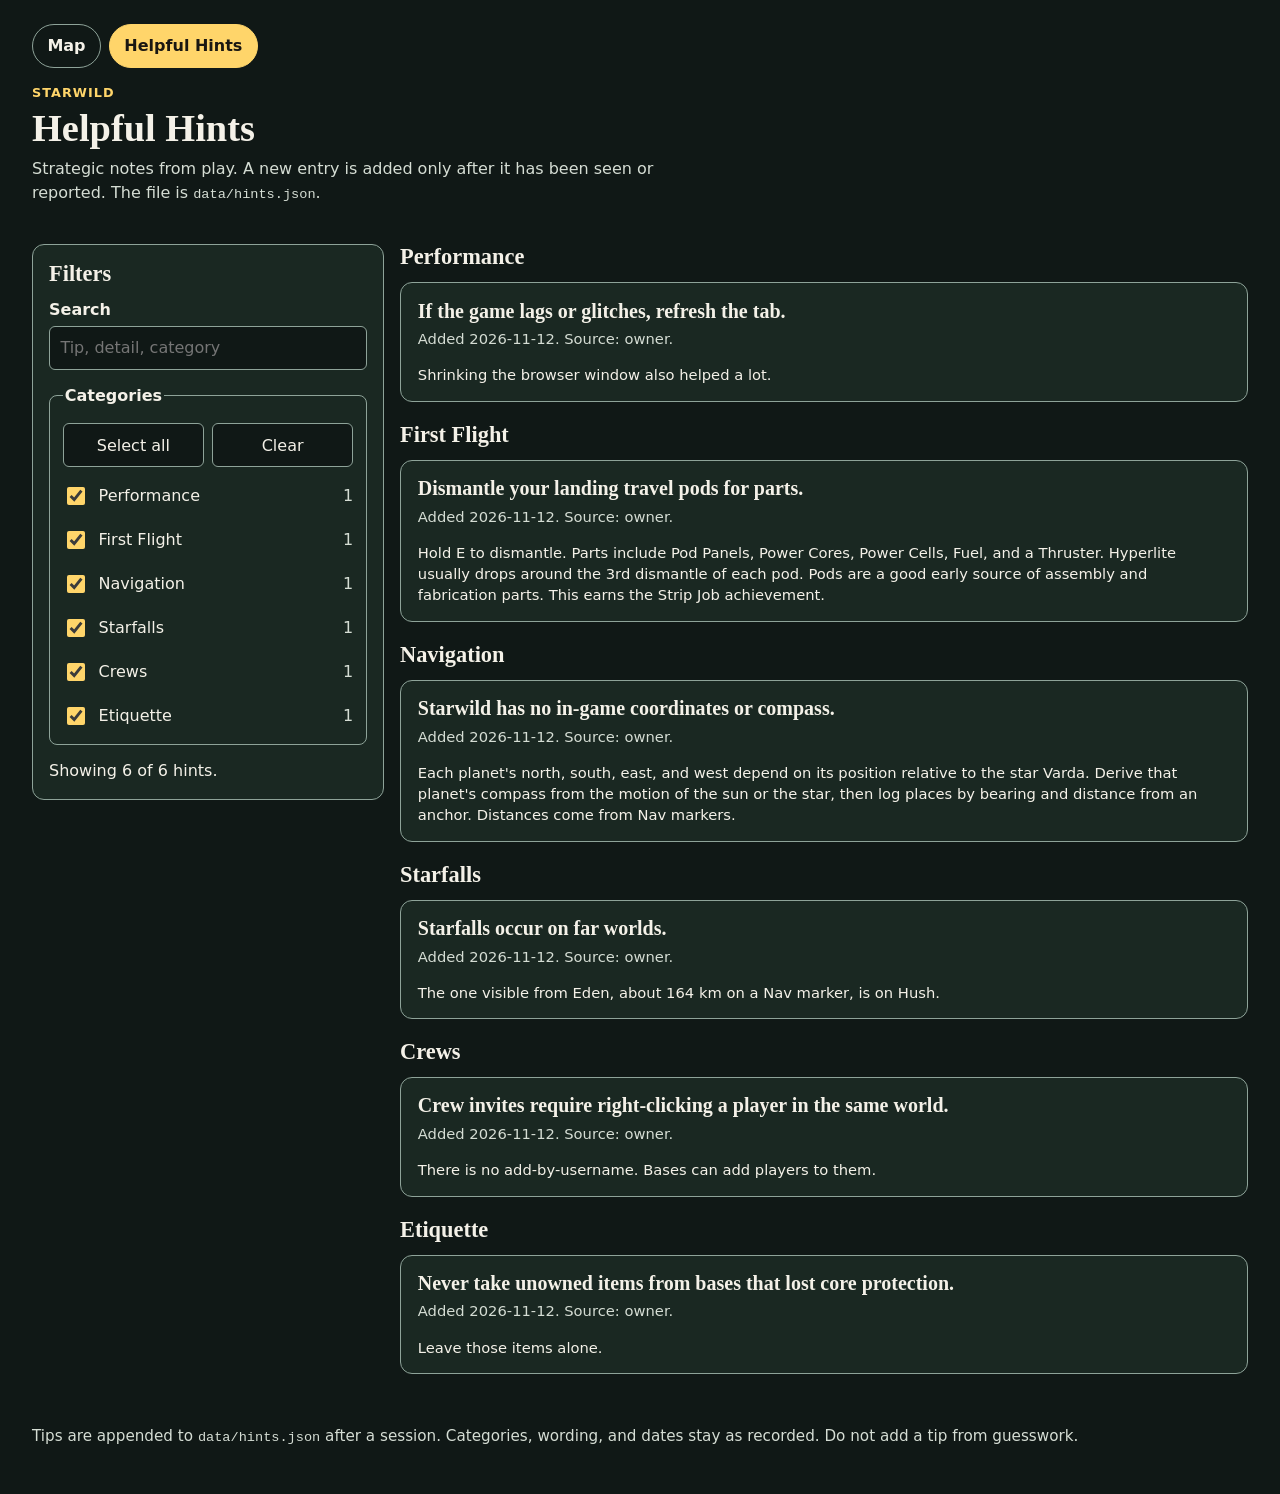
==== hints.html @ 1acf76cf "feat: add a searchable page of play hints Keep tips in data/hints.json so a session can append one. " ====
<!DOCTYPE html>
<html lang="en">
<head>
  <meta charset="utf-8">
  <meta name="viewport" content="width=device-width, initial-scale=1">
  <title>Helpful Hints — Starwild Cartographer</title>
  <link rel="icon" href="data:image/svg+xml,%3Csvg xmlns='http://www.w3.org/2000/svg' viewBox='0 0 32 32'%3E%3Ccircle cx='16' cy='16' r='14' fill='%23101816' stroke='%23ffd56a' stroke-width='2'/%3E%3Cpolygon points='16,4 19,16 16,14 13,16' fill='%23ffd56a'/%3E%3C/svg%3E">
  <link rel="stylesheet" href="css/map.css">
</head>
<body>
  <a class="skip-link" href="#hint-list">Skip to hints</a>
  <header class="site-header">
    <nav class="site-nav" aria-label="Site">
      <a href="index.html">Map</a>
      <a href="hints.html" aria-current="page">Helpful Hints</a>
    </nav>
    <p class="eyebrow">Starwild</p>
    <h1>Helpful Hints</h1>
    <p class="lede">Strategic notes from play. A new entry is added only after it has been seen or reported. The file is <code>data/hints.json</code>.</p>
  </header>
  <main>
    <noscript>
      <p class="error">The hints page needs JavaScript to load <code>data/hints.json</code>.</p>
    </noscript>
    <p id="load-error" class="error" role="alert" hidden></p>
    <div class="workspace">
      <section class="panel" aria-labelledby="filters-heading">
        <h2 id="filters-heading">Filters</h2>
        <form id="filters">
          <div class="field">
            <label for="search">Search</label>
            <input id="search" name="q" type="search" autocomplete="off" spellcheck="false" placeholder="Tip, detail, category">
          </div>
          <fieldset>
            <legend>Categories</legend>
            <div class="category-actions">
              <button type="button" id="categories-all">Select all</button>
              <button type="button" id="categories-none">Clear</button>
            </div>
            <ul id="category-list" class="category-list"></ul>
          </fieldset>
        </form>
        <p id="summary" class="status" role="status" aria-live="polite"></p>
      </section>
      <section aria-labelledby="list-heading">
        <h2 id="list-heading" class="visually-hidden">Hints</h2>
        <div id="hint-list"></div>
      </section>
    </div>
  </main>
  <footer class="site-footer">
    <p>Tips are appended to <code>data/hints.json</code> after a session. Categories, wording, and dates stay as recorded. Do not add a tip from guesswork.</p>
  </footer>
  <script type="module" src="js/hints.js"></script>
</body>
</html>
---- css/map.css ----
:root {
  --bg: #101816;
  --panel: #1a2822;
  --text: #f4f1e8;
  --muted: #d5ddd4;
  --line: #8ea399;
  --gold: #ffd56a;
  --focus: #ffd56a;
  --map: #0c1613;
  color-scheme: dark;
}

* { box-sizing: border-box; }

body {
  margin: 0;
  background: var(--bg);
  color: var(--text);
  font-family: "Segoe UI", system-ui, sans-serif;
  font-size: 1rem;
  line-height: 1.45;
}

.skip-link {
  position: absolute;
  left: 0.75rem;
  top: -4rem;
  z-index: 20;
  background: var(--gold);
  color: #1a1712;
  padding: 0.5rem 0.8rem;
  font-weight: 700;
}

.skip-link:focus { top: 0.75rem; }

:focus-visible {
  outline: 3px solid var(--focus);
  outline-offset: 2px;
}

.site-header,
main,
.site-footer {
  width: min(76rem, calc(100% - 2rem));
  margin-inline: auto;
}

.site-header { padding: 1.5rem 0 0.5rem; }

.site-nav {
  display: flex;
  flex-wrap: wrap;
  gap: 0.5rem;
  margin-bottom: 1rem;
}

.site-nav a {
  display: inline-flex;
  align-items: center;
  min-height: 44px;
  padding: 0.35rem 0.9rem;
  border: 1px solid var(--line);
  border-radius: 999px;
  color: var(--text);
  text-decoration: none;
  font-weight: 650;
}

.site-nav a:hover { background: #24362e; }

.site-nav a[aria-current="page"] {
  background: var(--gold);
  border-color: var(--gold);
  color: #1a1712;
}

.eyebrow {
  margin: 0;
  color: var(--gold);
  font-size: 0.8rem;
  font-weight: 700;
  letter-spacing: 0.08em;
  text-transform: uppercase;
}

h1, h2, h3 {
  font-family: "Iowan Old Style", Palatino, "Palatino Linotype", Georgia, serif;
  font-weight: 650;
  line-height: 1.2;
}

h1 { margin: 0.15rem 0 0.4rem; font-size: 2.4rem; }

h2 { margin: 0 0 0.6rem; font-size: 1.4rem; }

.lede, .hint, .site-footer, .map-note {
  color: var(--muted);
}

.lede { max-width: 42rem; margin-top: 0; }

.workspace {
  display: grid;
  grid-template-columns: minmax(16rem, 22rem) minmax(0, 1fr);
  gap: 1rem;
  align-items: start;
  margin-top: 1rem;
}

.panel {
  background: var(--panel);
  border: 1px solid var(--line);
  border-radius: 12px;
  padding: 1rem;
}

.field { margin-bottom: 0.9rem; }

label, legend { font-weight: 650; }

.field label,
legend { display: block; margin-bottom: 0.3rem; }

select,
input[type="search"],
button {
  font: inherit;
  color: var(--text);
  background: var(--bg);
  border: 1px solid var(--line);
  border-radius: 6px;
  min-height: 44px;
}

select,
input[type="search"] { width: 100%; padding: 0.4rem 0.65rem; }

button { padding: 0.4rem 0.75rem; cursor: pointer; }

button:hover, select:hover, input[type="search"]:hover { background: #24362e; }

.examples .check-row {
  display: flex;
  align-items: center;
  gap: 0.6rem;
  min-height: 44px;
}

.examples input { width: 1.15rem; height: 1.15rem; accent-color: var(--gold); }

.examples label { margin: 0; }

.hint { margin: 0.2rem 0 0.8rem; font-size: 0.92rem; }

fieldset {
  margin: 0;
  padding: 0.7rem 0.8rem 0.4rem;
  border: 1px solid var(--line);
  border-radius: 8px;
}

.category-actions { display: flex; gap: 0.5rem; margin-bottom: 0.4rem; }

.category-actions button { flex: 1; }

.category-list { list-style: none; margin: 0; padding: 0; }

.category-list label {
  display: flex;
  align-items: center;
  gap: 0.65rem;
  min-height: 44px;
  margin: 0;
  font-weight: 500;
  cursor: pointer;
}

.category-list input { width: 1.15rem; height: 1.15rem; flex: none; accent-color: var(--gold); }

.swatch { width: 1.45rem; height: 1.45rem; flex: none; }

.swatch svg, .map-pin svg { display: block; width: 100%; height: 100%; }

.category-list .count {
  margin-left: auto;
  font-variant-numeric: tabular-nums;
  color: var(--muted);
}

.status { min-height: 1.4em; margin: 0.9rem 0 0; }

.map-frame {
  position: relative;
  height: min(72vh, 48rem);
  min-height: 24rem;
  border: 1px solid var(--line);
  border-radius: 12px;
  overflow: hidden;
  background: var(--map);
}

#map { height: 100%; background: var(--map); }

.compass-rose {
  position: absolute;
  z-index: 500;
  top: 0.55rem;
  right: 0.55rem;
  display: grid;
  justify-items: center;
  color: var(--gold);
  font-family: Georgia, Palatino, serif;
  font-weight: 700;
  line-height: 1;
  pointer-events: none;
  text-shadow: 0 1px 2px #101816;
}

.hud {
  position: absolute;
  z-index: 500;
  left: 0.55rem;
  margin: 0;
  padding: 0.15rem 0.45rem;
  background: rgba(16, 24, 22, 0.9);
  color: var(--text);
  font-size: 0.85rem;
  pointer-events: none;
}

.cursor { bottom: 1.8rem; }

.grid-step { bottom: 0.35rem; }

.map-note { margin: 0.6rem 0 0; }

.meter-grid {
  position: absolute;
  left: 0;
  top: 0;
  pointer-events: none;
}

.map-pin.leaflet-div-icon { background: transparent; border: none; }

.leaflet-marker-icon:hover svg,
.leaflet-marker-icon:focus svg {
  transform: scale(1.12);
  transform-origin: center;
}

.leaflet-container { background: var(--map); font: inherit; color: #1a1712; }

.leaflet-bar a,
.leaflet-bar a:hover {
  background: #1a2822;
  color: var(--text);
  border-bottom-color: var(--line);
  width: 30px;
  height: 30px;
  line-height: 30px;
}

.leaflet-control-attribution {
  background: rgba(16, 24, 22, 0.9) !important;
  color: var(--muted) !important;
  max-width: 70%;
}

.leaflet-control-attribution a { color: var(--gold) !important; }

.leaflet-popup-content-wrapper,
.leaflet-popup-tip {
  background: #f6f1e6 !important;
  color: #1b1712 !important;
  color-scheme: light;
  opacity: 1;
}

.leaflet-popup-content {
  margin: 0.75rem 0.9rem;
  font-size: 0.95rem;
  line-height: 1.4;
  color: #1b1712;
}

.leaflet-popup-close-button {
  color: #1b1712 !important;
  font-size: 1.25rem !important;
}

.survey-card { outline: none; }

.survey-card h3 { margin: 0.35rem 0 0.55rem; font-size: 1.2rem; }

.survey-card dl {
  display: grid;
  grid-template-columns: 7.5rem minmax(0, 1fr);
  gap: 0.25rem 0.6rem;
  margin: 0;
}

.survey-card dt { font-weight: 700; }

.survey-card dd { margin: 0; }

.survey-card a { color: #14386b; }

.survey-card ul { margin: 0; padding-left: 1.1rem; }

.banner {
  margin: 0 0 0.35rem;
  padding: 0.35rem 0.55rem;
  border-radius: 4px;
  font-size: 0.9rem;
}

.banner-example { background: #5c4314; color: #fff8e8; }
.banner-approx { background: #24351c; color: #e7f6d8; }
.banner-origin { background: #1d3a45; color: #e7f6fb; }
.banner-world { background: #5a2e24; color: #fff1ec; }

.list-section { margin-top: 1.25rem; }

.table-scroll {
  overflow: auto;
  border: 1px solid var(--line);
  border-radius: 12px;
  max-width: 100%;
}

table { width: 100%; border-collapse: collapse; min-width: 68rem; }

caption {
  caption-side: top;
  text-align: left;
  font-weight: 700;
  padding: 0.7rem 0.8rem 0.4rem;
}

th, td {
  text-align: left;
  vertical-align: top;
  padding: 0.55rem 0.7rem;
  border-bottom: 1px solid #2c4038;
}

th {
  position: sticky;
  top: 0;
  background: #1a2822;
  z-index: 1;
}

tbody tr:nth-child(even) { background: #14211c; }

td.notes { min-width: 16rem; }

code { font-family: ui-monospace, "Cascadia Code", monospace; font-size: 0.85rem; }

.error {
  background: #3d1c18;
  color: #ffd7d0;
  padding: 0.75rem 1rem;
  border-radius: 8px;
}

.site-footer { padding: 1rem 0 2rem; font-size: 0.95rem; }

.visually-hidden {
  position: absolute;
  width: 1px;
  height: 1px;
  padding: 0;
  margin: -1px;
  overflow: hidden;
  clip: rect(0, 0, 0, 0);
  white-space: nowrap;
  border: 0;
}

.hint-group { margin: 0 0 1.25rem; }

.hint-group h2 { margin-bottom: 0.7rem; }

.hint {
  background: var(--panel);
  border: 1px solid var(--line);
  border-radius: 12px;
  padding: 0.95rem 1.05rem;
  margin: 0 0 0.75rem;
  color: var(--text);
}

.hint h3 { margin: 0 0 0.35rem; font-size: 1.25rem; }

.hint .meta { margin: 0 0 0.55rem; color: var(--muted); }

.hint p:last-child { margin-bottom: 0; }

@media (max-width: 860px) {
  .workspace { grid-template-columns: 1fr; }
  .map-frame { height: 70vh; min-height: 22rem; }
  h1 { font-size: 2rem; }
}

@media (prefers-reduced-motion: reduce) {
  .leaflet-marker-icon:hover svg,
  .leaflet-marker-icon:focus svg { transform: none; }
}
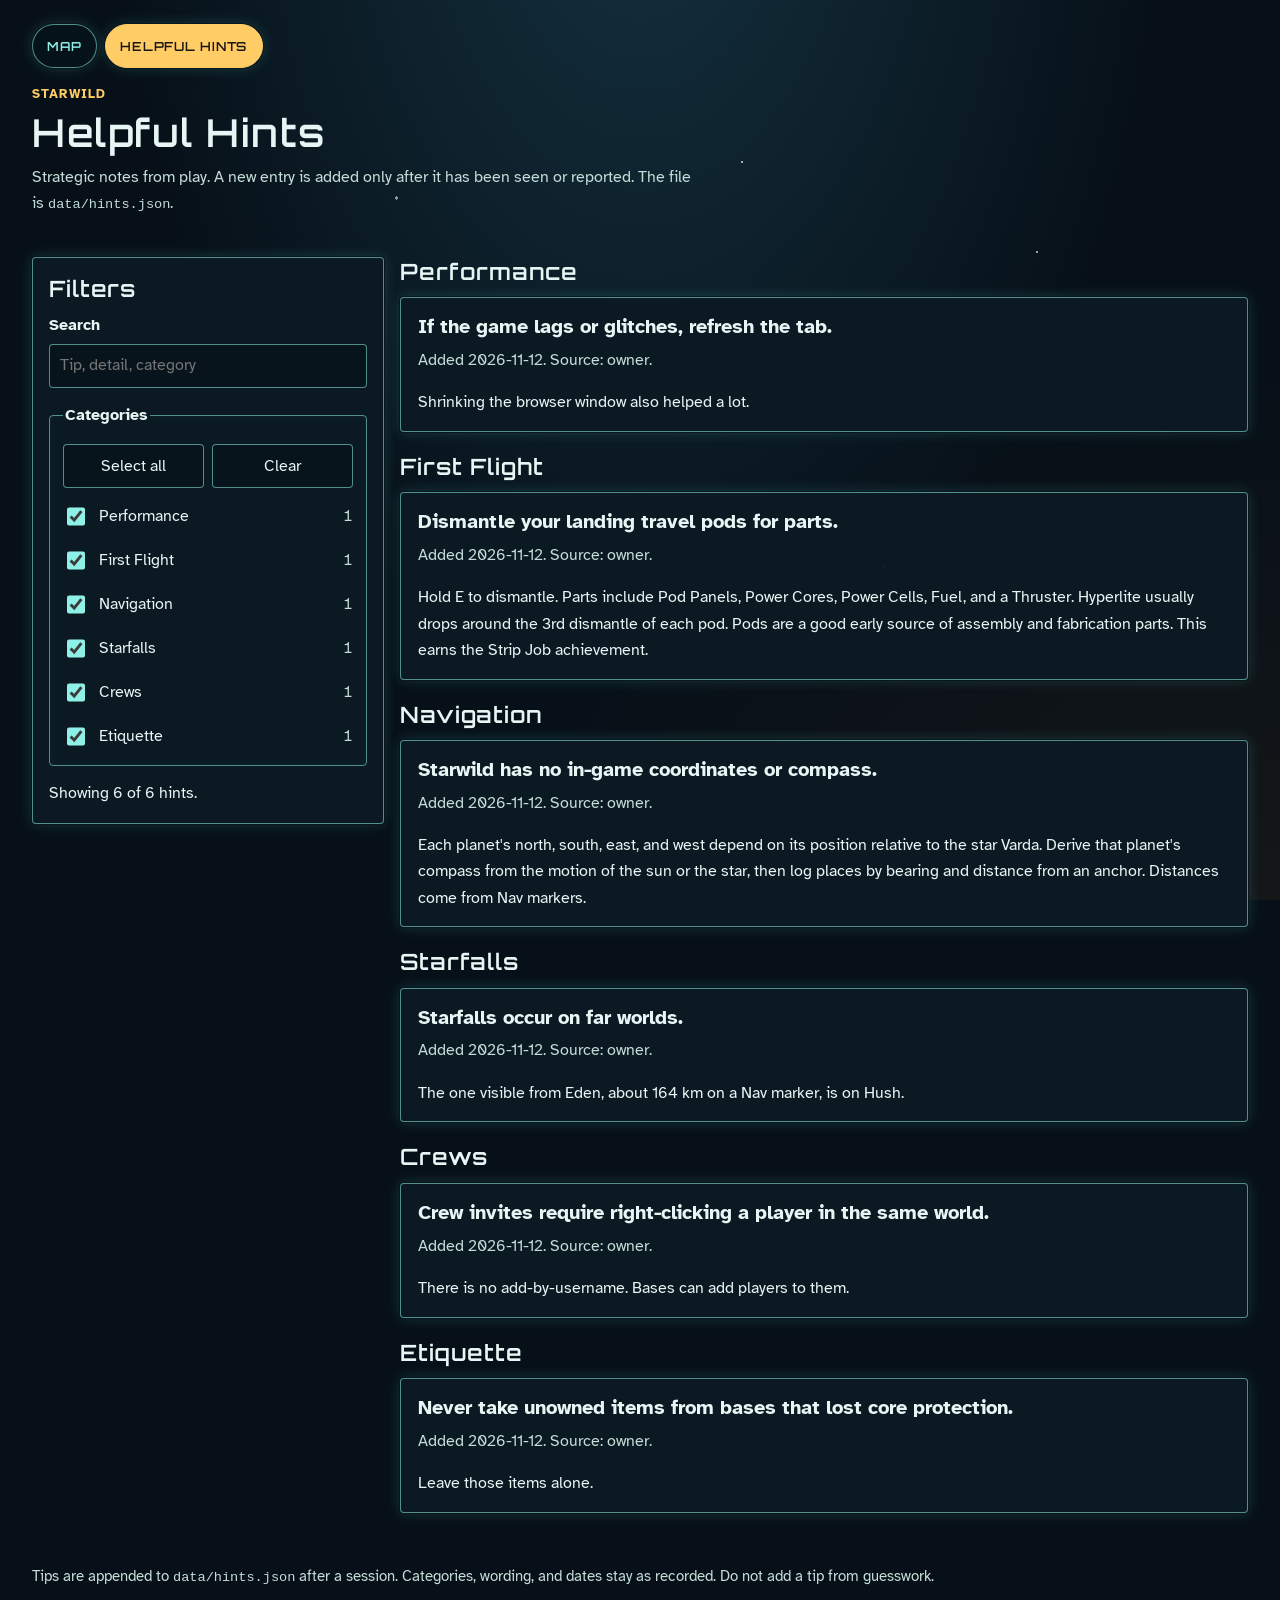
==== commit 0880348e: "style: restyle the site as a readable space hud Keep the data and controls the same. Use a quiet sta" ====
--- a/hints.html
+++ b/hints.html
@@ -4,7 +4,10 @@
   <meta charset="utf-8">
   <meta name="viewport" content="width=device-width, initial-scale=1">
   <title>Helpful Hints — Starwild Cartographer</title>
-  <link rel="icon" href="data:image/svg+xml,%3Csvg xmlns='http://www.w3.org/2000/svg' viewBox='0 0 32 32'%3E%3Ccircle cx='16' cy='16' r='14' fill='%23101816' stroke='%23ffd56a' stroke-width='2'/%3E%3Cpolygon points='16,4 19,16 16,14 13,16' fill='%23ffd56a'/%3E%3C/svg%3E">
+  <link rel="icon" href="data:image/svg+xml,%3Csvg xmlns='http://www.w3.org/2000/svg' viewBox='0 0 32 32'%3E%3Ccircle cx='16' cy='16' r='14' fill='%23071018' stroke='%238ef0e6' stroke-width='2'/%3E%3Cpolygon points='16,4 19,16 16,14 13,16' fill='%23ffcc66'/%3E%3C/svg%3E">
+  <link rel="preconnect" href="https://fonts.googleapis.com">
+  <link rel="preconnect" href="https://fonts.gstatic.com" crossorigin>
+  <link href="https://fonts.googleapis.com/css2?family=Atkinson+Hyperlegible:ital,wght@0,400;0,700;1,400;1,700&family=Orbitron:wght@500;600;700&display=swap" rel="stylesheet">
   <link rel="stylesheet" href="css/map.css">
 </head>
 <body>
--- a/css/map.css
+++ b/css/map.css
@@ -1,12 +1,14 @@
 :root {
-  --bg: #101816;
-  --panel: #1a2822;
-  --text: #f4f1e8;
-  --muted: #d5ddd4;
-  --line: #8ea399;
-  --gold: #ffd56a;
-  --focus: #ffd56a;
-  --map: #0c1613;
+  --bg: #071018;
+  --panel: #0c1a24;
+  --text: #e7f6f4;
+  --muted: #c5ddd8;
+  --line: rgba(142, 240, 230, 0.55);
+  --cyan: #8ef0e6;
+  --gold: #ffcc66;
+  --focus: #ffcc66;
+  --map: #08141c;
+  --glow: 0 0 0 1px rgba(8, 20, 28, 0.9), 0 0 14px rgba(94, 224, 212, 0.2);
   color-scheme: dark;
 }
 
@@ -14,11 +16,25 @@
 
 body {
   margin: 0;
-  background: var(--bg);
   color: var(--text);
-  font-family: "Segoe UI", system-ui, sans-serif;
+  font-family: "Atkinson Hyperlegible", "Segoe UI", system-ui, sans-serif;
   font-size: 1rem;
-  line-height: 1.45;
+  line-height: 1.65;
+  background-color: var(--bg);
+  background-image:
+    radial-gradient(circle 1.4px at 7% 16%, rgba(255, 255, 255, 0.8) 98%, transparent 100%),
+    radial-gradient(circle 1.1px at 18% 42%, rgba(142, 240, 230, 0.7) 98%, transparent 100%),
+    radial-gradient(circle 1.6px at 31% 22%, rgba(255, 255, 255, 0.55) 98%, transparent 100%),
+    radial-gradient(circle 1.2px at 46% 74%, rgba(255, 204, 102, 0.55) 98%, transparent 100%),
+    radial-gradient(circle 1.1px at 58% 18%, rgba(232, 246, 255, 0.65) 98%, transparent 100%),
+    radial-gradient(circle 1.5px at 69% 63%, rgba(142, 240, 230, 0.5) 98%, transparent 100%),
+    radial-gradient(circle 1.2px at 81% 28%, rgba(255, 255, 255, 0.6) 98%, transparent 100%),
+    radial-gradient(circle 1.3px at 91% 48%, rgba(232, 246, 255, 0.45) 98%, transparent 100%),
+    radial-gradient(circle 1px at 14% 84%, rgba(255, 255, 255, 0.4) 98%, transparent 100%),
+    radial-gradient(circle 1px at 63% 88%, rgba(142, 240, 230, 0.4) 98%, transparent 100%),
+    radial-gradient(ellipse at 50% -20%, rgba(36, 92, 112, 0.45), transparent 58%),
+    radial-gradient(ellipse at 100% 100%, rgba(92, 58, 24, 0.16), transparent 42%);
+  background-attachment: fixed;
 }
 
 .skip-link {
@@ -39,6 +55,10 @@
   outline-offset: 2px;
 }
 
+.site-nav a[aria-current="page"]:focus-visible {
+  outline-color: var(--cyan);
+}
+
 .site-header,
 main,
 .site-footer {
@@ -62,12 +82,18 @@
   padding: 0.35rem 0.9rem;
   border: 1px solid var(--line);
   border-radius: 999px;
-  color: var(--text);
+  color: var(--cyan);
+  background: rgba(8, 20, 28, 0.72);
+  box-shadow: var(--glow);
   text-decoration: none;
-  font-weight: 650;
-}
-
-.site-nav a:hover { background: #24362e; }
+  font-family: Orbitron, "Segoe UI", sans-serif;
+  font-size: 0.78rem;
+  font-weight: 600;
+  letter-spacing: 0.06em;
+  text-transform: uppercase;
+}
+
+.site-nav a:hover { background: #12303a; }
 
 .site-nav a[aria-current="page"] {
   background: var(--gold);
@@ -84,17 +110,24 @@
   text-transform: uppercase;
 }
 
-h1, h2, h3 {
-  font-family: "Iowan Old Style", Palatino, "Palatino Linotype", Georgia, serif;
-  font-weight: 650;
-  line-height: 1.2;
+h1, h2 {
+  font-family: Orbitron, "Segoe UI", sans-serif;
+  font-weight: 600;
+  letter-spacing: 0.04em;
+  line-height: 1.3;
+}
+
+h3 {
+  font-family: "Atkinson Hyperlegible", "Segoe UI", sans-serif;
+  font-weight: 700;
+  line-height: 1.4;
 }
 
 h1 { margin: 0.15rem 0 0.4rem; font-size: 2.4rem; }
 
 h2 { margin: 0 0 0.6rem; font-size: 1.4rem; }
 
-.lede, .hint, .site-footer, .map-note {
+.lede, .site-footer, .map-note {
   color: var(--muted);
 }
 
@@ -109,9 +142,10 @@
 }
 
 .panel {
-  background: var(--panel);
-  border: 1px solid var(--line);
-  border-radius: 12px;
+  background: rgba(12, 26, 36, 0.94);
+  border: 1px solid var(--line);
+  border-radius: 4px;
+  box-shadow: var(--glow);
   padding: 1rem;
 }
 
@@ -127,9 +161,9 @@
 button {
   font: inherit;
   color: var(--text);
-  background: var(--bg);
-  border: 1px solid var(--line);
-  border-radius: 6px;
+  background: #07141c;
+  border: 1px solid var(--line);
+  border-radius: 4px;
   min-height: 44px;
 }
 
@@ -138,7 +172,7 @@
 
 button { padding: 0.4rem 0.75rem; cursor: pointer; }
 
-button:hover, select:hover, input[type="search"]:hover { background: #24362e; }
+button:hover, select:hover, input[type="search"]:hover { background: #12303a; }
 
 .examples .check-row {
   display: flex;
@@ -147,17 +181,18 @@
   min-height: 44px;
 }
 
-.examples input { width: 1.15rem; height: 1.15rem; accent-color: var(--gold); }
+.examples input { width: 1.15rem; height: 1.15rem; accent-color: var(--cyan); }
 
 .examples label { margin: 0; }
 
-.hint { margin: 0.2rem 0 0.8rem; font-size: 0.92rem; }
+.panel .hint { margin: 0.2rem 0 0.8rem; font-size: 0.95rem; color: var(--muted); }
 
 fieldset {
   margin: 0;
   padding: 0.7rem 0.8rem 0.4rem;
   border: 1px solid var(--line);
-  border-radius: 8px;
+  border-radius: 4px;
+  box-shadow: inset 0 0 12px rgba(94, 224, 212, 0.05);
 }
 
 .category-actions { display: flex; gap: 0.5rem; margin-bottom: 0.4rem; }
@@ -176,7 +211,7 @@
   cursor: pointer;
 }
 
-.category-list input { width: 1.15rem; height: 1.15rem; flex: none; accent-color: var(--gold); }
+.category-list input { width: 1.15rem; height: 1.15rem; flex: none; accent-color: var(--cyan); }
 
 .swatch { width: 1.45rem; height: 1.45rem; flex: none; }
 
@@ -195,7 +230,8 @@
   height: min(72vh, 48rem);
   min-height: 24rem;
   border: 1px solid var(--line);
-  border-radius: 12px;
+  border-radius: 4px;
+  box-shadow: var(--glow);
   overflow: hidden;
   background: var(--map);
 }
@@ -210,7 +246,7 @@
   display: grid;
   justify-items: center;
   color: var(--gold);
-  font-family: Georgia, Palatino, serif;
+  font-family: Orbitron, "Segoe UI", sans-serif;
   font-weight: 700;
   line-height: 1;
   pointer-events: none;
@@ -223,7 +259,7 @@
   left: 0.55rem;
   margin: 0;
   padding: 0.15rem 0.45rem;
-  background: rgba(16, 24, 22, 0.9);
+  background: rgba(8, 18, 26, 0.92);
   color: var(--text);
   font-size: 0.85rem;
   pointer-events: none;
@@ -250,20 +286,20 @@
   transform-origin: center;
 }
 
-.leaflet-container { background: var(--map); font: inherit; color: #1a1712; }
+.leaflet-container { background: var(--map); font: inherit; color: var(--text); }
 
 .leaflet-bar a,
 .leaflet-bar a:hover {
-  background: #1a2822;
-  color: var(--text);
-  border-bottom-color: var(--line);
+  background: #0c1a24;
+  color: var(--cyan);
+  border-bottom-color: rgba(142, 240, 230, 0.45);
   width: 30px;
   height: 30px;
   line-height: 30px;
 }
 
 .leaflet-control-attribution {
-  background: rgba(16, 24, 22, 0.9) !important;
+  background: rgba(8, 18, 26, 0.92) !important;
   color: var(--muted) !important;
   max-width: 70%;
 }
@@ -272,21 +308,24 @@
 
 .leaflet-popup-content-wrapper,
 .leaflet-popup-tip {
-  background: #f6f1e6 !important;
-  color: #1b1712 !important;
-  color-scheme: light;
+  background: #0e1c26 !important;
+  color: var(--text) !important;
+  color-scheme: dark;
   opacity: 1;
-}
+  box-shadow: var(--glow);
+}
+
+.leaflet-popup-content-wrapper { border: 1px solid var(--line); }
 
 .leaflet-popup-content {
   margin: 0.75rem 0.9rem;
   font-size: 0.95rem;
-  line-height: 1.4;
-  color: #1b1712;
+  line-height: 1.6;
+  color: var(--text);
 }
 
 .leaflet-popup-close-button {
-  color: #1b1712 !important;
+  color: var(--text) !important;
   font-size: 1.25rem !important;
 }
 
@@ -305,7 +344,7 @@
 
 .survey-card dd { margin: 0; }
 
-.survey-card a { color: #14386b; }
+.survey-card a { color: var(--gold); }
 
 .survey-card ul { margin: 0; padding-left: 1.1rem; }
 
@@ -326,8 +365,10 @@
 .table-scroll {
   overflow: auto;
   border: 1px solid var(--line);
-  border-radius: 12px;
+  border-radius: 4px;
+  box-shadow: var(--glow);
   max-width: 100%;
+  background: rgba(12, 26, 36, 0.94);
 }
 
 table { width: 100%; border-collapse: collapse; min-width: 68rem; }
@@ -343,17 +384,24 @@
   text-align: left;
   vertical-align: top;
   padding: 0.55rem 0.7rem;
-  border-bottom: 1px solid #2c4038;
+  border-bottom: 1px solid rgba(142, 240, 230, 0.2);
 }
 
 th {
   position: sticky;
   top: 0;
-  background: #1a2822;
+  background: #102632;
   z-index: 1;
 }
 
-tbody tr:nth-child(even) { background: #14211c; }
+tbody tr:nth-child(even) { background: rgba(16, 40, 52, 0.55); }
+
+td a,
+.survey-card a {
+  color: var(--gold);
+  text-decoration: underline;
+  text-underline-offset: 0.15em;
+}
 
 td.notes { min-width: 16rem; }
 
@@ -384,13 +432,16 @@
 
 .hint-group h2 { margin-bottom: 0.7rem; }
 
-.hint {
-  background: var(--panel);
-  border: 1px solid var(--line);
-  border-radius: 12px;
+.hint-group .hint {
+  background: rgba(12, 26, 36, 0.94);
+  border: 1px solid var(--line);
+  border-radius: 4px;
+  box-shadow: var(--glow);
   padding: 0.95rem 1.05rem;
   margin: 0 0 0.75rem;
   color: var(--text);
+  font-size: 1rem;
+  line-height: 1.65;
 }
 
 .hint h3 { margin: 0 0 0.35rem; font-size: 1.25rem; }
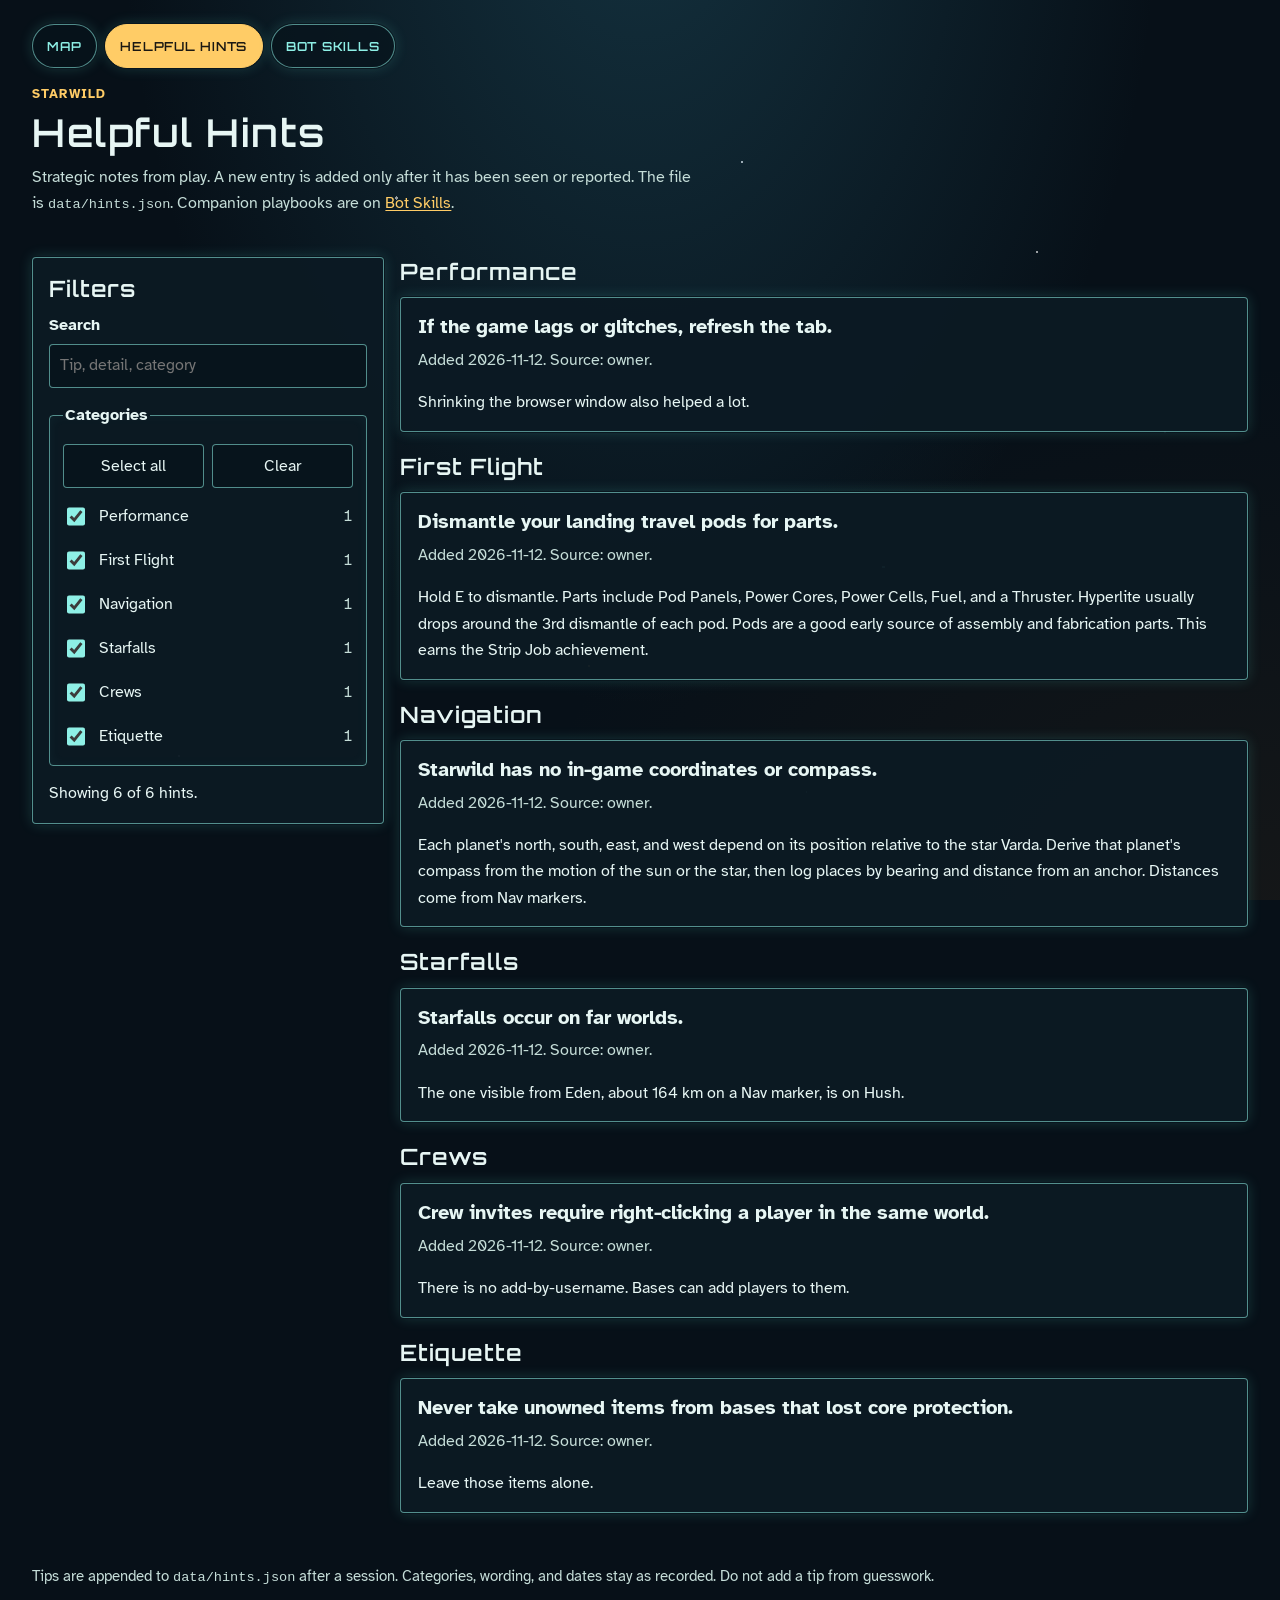
==== commit 90c3b94a: "feat: add a searchable bot skills page Publish the companion playbooks under bot-skills and list the" ====
--- a/hints.html
+++ b/hints.html
@@ -16,10 +16,11 @@
     <nav class="site-nav" aria-label="Site">
       <a href="index.html">Map</a>
       <a href="hints.html" aria-current="page">Helpful Hints</a>
+      <a href="skills.html">Bot Skills</a>
     </nav>
     <p class="eyebrow">Starwild</p>
     <h1>Helpful Hints</h1>
-    <p class="lede">Strategic notes from play. A new entry is added only after it has been seen or reported. The file is <code>data/hints.json</code>.</p>
+    <p class="lede">Strategic notes from play. A new entry is added only after it has been seen or reported. The file is <code>data/hints.json</code>. Companion playbooks are on <a href="skills.html">Bot Skills</a>.</p>
   </header>
   <main>
     <noscript>
--- a/css/map.css
+++ b/css/map.css
@@ -397,7 +397,8 @@
 tbody tr:nth-child(even) { background: rgba(16, 40, 52, 0.55); }
 
 td a,
-.survey-card a {
+.survey-card a,
+.lede a {
   color: var(--gold);
   text-decoration: underline;
   text-underline-offset: 0.15em;
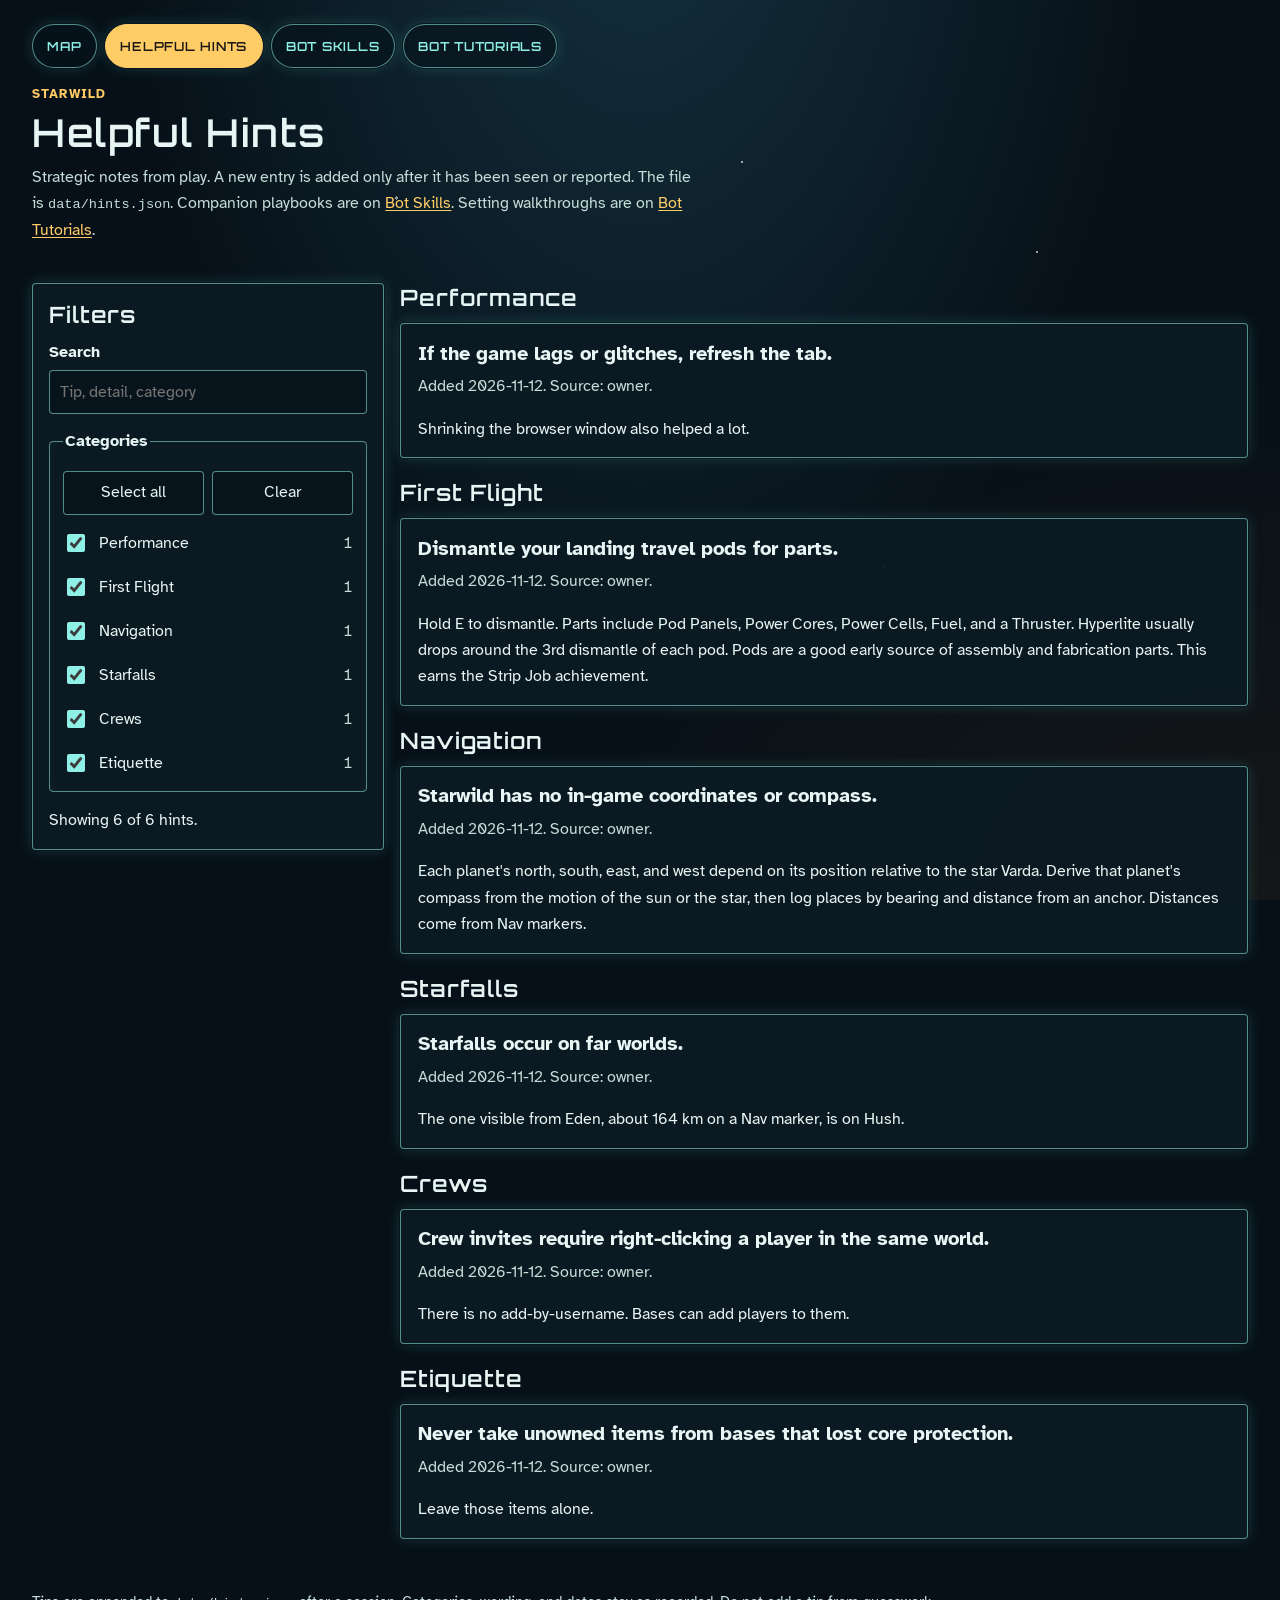
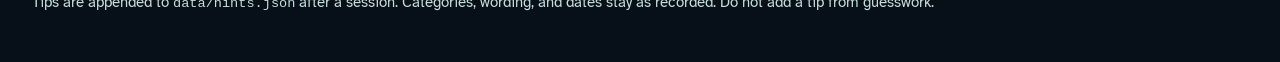
==== commit cb7d565e: "feat: add community points and the outpost anchor Talon's Public Outpost is the Eden 0,0 anchor. Dra" ====
--- a/hints.html
+++ b/hints.html
@@ -17,10 +17,11 @@
       <a href="index.html">Map</a>
       <a href="hints.html" aria-current="page">Helpful Hints</a>
       <a href="skills.html">Bot Skills</a>
+      <a href="tutorials.html">Bot Tutorials</a>
     </nav>
     <p class="eyebrow">Starwild</p>
     <h1>Helpful Hints</h1>
-    <p class="lede">Strategic notes from play. A new entry is added only after it has been seen or reported. The file is <code>data/hints.json</code>. Companion playbooks are on <a href="skills.html">Bot Skills</a>.</p>
+    <p class="lede">Strategic notes from play. A new entry is added only after it has been seen or reported. The file is <code>data/hints.json</code>. Companion playbooks are on <a href="skills.html">Bot Skills</a>. Setting walkthroughs are on <a href="tutorials.html">Bot Tutorials</a>.</p>
   </header>
   <main>
     <noscript>
--- a/css/map.css
+++ b/css/map.css
@@ -9,6 +9,15 @@
   --focus: #ffcc66;
   --map: #08141c;
   --glow: 0 0 0 1px rgba(8, 20, 28, 0.9), 0 0 14px rgba(94, 224, 212, 0.2);
+  --topo-paper: #b7b18c;
+  --topo-ink: #1a1712;
+  --topo-contour: #4a2c16;
+  --topo-contour-index: #2c1a0e;
+  --topo-grid: #1a1712;
+  --topo-grid-minor: #3f3c34;
+  --topo-marker-plate: #10201c;
+  --topo-marker-ring: #f4efe2;
+  --topo-fog-veil: rgba(18, 28, 22, 0.42);
   color-scheme: dark;
 }
 
@@ -127,6 +136,94 @@
 
 h2 { margin: 0 0 0.6rem; font-size: 1.4rem; }
 
+.map-heading-row {
+  display: flex;
+  flex-wrap: wrap;
+  align-items: flex-end;
+  justify-content: space-between;
+  gap: 0.75rem 1rem;
+}
+
+.map-heading-row h2 { margin: 0; }
+
+.view-switch {
+  margin: 0;
+  padding: 0;
+  border: 0;
+  min-width: min(100%, 18rem);
+}
+
+.view-switch legend {
+  margin-bottom: 0.3rem;
+  color: var(--gold);
+  font-family: Orbitron, "Segoe UI", sans-serif;
+  font-size: 0.72rem;
+  font-weight: 600;
+  letter-spacing: 0.08em;
+  text-transform: uppercase;
+}
+
+.segmented {
+  display: flex;
+  border: 1px solid var(--line);
+  border-radius: 4px;
+  overflow: hidden;
+  box-shadow: var(--glow);
+}
+
+.segment {
+  position: relative;
+  flex: 1;
+  display: flex;
+  margin: 0;
+  min-height: 44px;
+  font-weight: 500;
+  cursor: pointer;
+}
+
+.segment input {
+  position: absolute;
+  inset: 0;
+  width: 100%;
+  height: 100%;
+  margin: 0;
+  opacity: 0;
+  cursor: pointer;
+}
+
+.segment span {
+  flex: 1;
+  display: flex;
+  align-items: center;
+  justify-content: center;
+  padding: 0.4rem 0.75rem;
+  background: #07141c;
+  color: var(--cyan);
+  border-left: 1px solid var(--line);
+  font-family: Orbitron, "Segoe UI", sans-serif;
+  font-size: 0.72rem;
+  font-weight: 600;
+  letter-spacing: 0.06em;
+  text-transform: uppercase;
+}
+
+.segment:first-child span { border-left: 0; }
+
+.segment input:checked + span {
+  background: var(--gold);
+  color: #1a1712;
+}
+
+.segment input:focus-visible + span {
+  outline: 3px solid var(--focus);
+  outline-offset: -3px;
+}
+
+.segment:hover span { background: #12303a; }
+
+.segment input:checked:hover + span,
+.segment input:checked + span { background: var(--gold); color: #1a1712; }
+
 .lede, .site-footer, .map-note {
   color: var(--muted);
 }
@@ -158,6 +255,9 @@
 
 select,
 input[type="search"],
+input[type="email"],
+input[type="text"],
+textarea,
 button {
   font: inherit;
   color: var(--text);
@@ -168,11 +268,45 @@
 }
 
 select,
-input[type="search"] { width: 100%; padding: 0.4rem 0.65rem; }
+input[type="search"],
+input[type="email"],
+input[type="text"],
+textarea { width: 100%; padding: 0.4rem 0.65rem; }
+
+textarea {
+  min-height: 6rem;
+  resize: vertical;
+  line-height: 1.5;
+}
 
 button { padding: 0.4rem 0.75rem; cursor: pointer; }
 
-button:hover, select:hover, input[type="search"]:hover { background: #12303a; }
+button:hover, select:hover, input[type="search"]:hover, input[type="email"]:hover, input[type="text"]:hover, textarea:hover { background: #12303a; }
+
+.contrib { margin: 0.9rem 0 0; padding-top: 0.15rem; }
+
+.contrib[hidden] { display: none !important; }
+
+.contrib h3 {
+  margin: 0 0 0.55rem;
+  color: var(--gold);
+  font-family: Orbitron, "Segoe UI", sans-serif;
+  font-size: 0.95rem;
+  letter-spacing: 0.06em;
+  text-transform: uppercase;
+}
+
+.contrib .hint-inline { font-weight: 500; color: var(--muted); }
+
+.contrib button[aria-pressed="true"] {
+  background: var(--gold);
+  color: #1a1712;
+  border-color: var(--gold);
+}
+
+.map-frame.is-adding .leaflet-container { cursor: crosshair; }
+
+.map-pin.is-faded { opacity: 0.45; }
 
 .examples .check-row {
   display: flex;
@@ -229,6 +363,7 @@
   position: relative;
   height: min(72vh, 48rem);
   min-height: 24rem;
+  margin-top: 0.35rem;
   border: 1px solid var(--line);
   border-radius: 4px;
   box-shadow: var(--glow);
@@ -253,6 +388,10 @@
   text-shadow: 0 1px 2px #101816;
 }
 
+.compass-rose span:empty { display: none; }
+
+.compass-rose svg { transform-origin: 50% 42%; }
+
 .hud {
   position: absolute;
   z-index: 500;
@@ -267,16 +406,463 @@
 
 .cursor { bottom: 1.8rem; }
 
+.cursor:empty { display: none; }
+
 .grid-step { bottom: 0.35rem; }
 
-.map-note { margin: 0.6rem 0 0; }
-
+html[data-view="topo"] .map-frame,
+html[data-view="topo"] #map,
+.map-frame.view-topo,
+.map-frame.view-topo #map,
+.map-frame.view-topo .leaflet-container {
+  background: var(--topo-paper);
+}
+
+.map-frame.view-topo .grid-step { display: none; }
+
+.map-frame.view-topo .hud {
+  background: rgba(244, 239, 226, 0.94);
+  color: var(--topo-ink);
+  border: 1px solid var(--topo-ink);
+  font-family: ui-monospace, "Cascadia Code", monospace;
+}
+
+.sheet-card {
+  position: static;
+  box-sizing: border-box;
+  width: auto;
+  max-width: 100%;
+  max-height: none;
+  margin: 0.75rem 0 0;
+  padding: 0;
+  overflow: hidden;
+  background: transparent;
+  color: inherit;
+  border: 0;
+  box-shadow: none;
+  font-family: ui-monospace, "Cascadia Code", monospace;
+}
+
+.map-corner {
+  position: absolute;
+  z-index: 520;
+  right: 0.45rem;
+  bottom: 5.1rem;
+  display: flex;
+  flex-direction: column;
+  align-items: stretch;
+  gap: 0.45rem;
+  box-sizing: border-box;
+  width: min(22rem, calc(100% - 1rem));
+  max-width: calc(100% - 1rem);
+  max-height: calc(100% - 11.25rem);
+  min-height: 0;
+  pointer-events: none;
+}
+
+.map-corner-buttons {
+  display: flex;
+  flex: none;
+  align-self: flex-end;
+  gap: 0.4rem;
+  pointer-events: auto;
+}
+
+.map-corner-button {
+  display: grid;
+  place-items: center;
+  width: 44px;
+  height: 44px;
+  min-width: 44px;
+  min-height: 44px;
+  margin: 0;
+  padding: 0;
+  border: 2px solid var(--cyan);
+  border-radius: 50%;
+  background: #0c1a24;
+  color: var(--gold);
+  font-family: "Atkinson Hyperlegible", "Segoe UI", sans-serif;
+  font-size: 1.45rem;
+  font-weight: 700;
+  line-height: 1;
+  box-shadow: var(--glow);
+  pointer-events: auto;
+}
+
+.map-corner-button[hidden] { display: none; }
+
+.map-corner-button svg { display: block; }
+
+.map-corner-button:hover { background: #12303a; }
+
+.map-corner-button[aria-expanded="true"] {
+  background: var(--gold);
+  color: #1a1712;
+  border-color: var(--gold);
+}
+
+.map-frame.view-topo .map-corner-button {
+  background: #f4efe2;
+  color: var(--topo-ink);
+  border-color: var(--topo-ink);
+  box-shadow: none;
+}
+
+.map-frame.view-topo .map-corner-button:hover { background: #e7e0cc; }
+
+.map-frame.view-topo .map-corner-button[aria-expanded="true"] {
+  background: var(--topo-ink);
+  color: #f4efe2;
+  border-color: var(--topo-ink);
+}
+
+.map-corner-panel {
+  box-sizing: border-box;
+  width: 100%;
+  max-width: 100%;
+  min-width: 0;
+  min-height: 0;
+  flex: 0 1 auto;
+  overflow-x: hidden;
+  overflow-y: auto;
+  overflow-wrap: break-word;
+  padding: 0.8rem 1.15rem 0.9rem 0.9rem;
+  background: rgba(12, 26, 36, 0.97);
+  color: var(--text);
+  border: 1px solid var(--line);
+  border-radius: 4px;
+  box-shadow: var(--glow);
+  pointer-events: auto;
+  scrollbar-width: auto;
+  scrollbar-color: #8ef0e6 #102632;
+}
+
+.map-corner-panel::-webkit-scrollbar {
+  width: 14px;
+  height: 14px;
+  display: block;
+}
+
+.map-corner-panel::-webkit-scrollbar-track {
+  background: #102632;
+  border-radius: 6px;
+}
+
+.map-corner-panel::-webkit-scrollbar-thumb {
+  background: #8ef0e6;
+  border: 2px solid #102632;
+  border-radius: 6px;
+}
+
+.map-frame.view-topo .map-corner-panel {
+  scrollbar-color: #3a3228 #e4dcc4;
+}
+
+.map-frame.view-topo .map-corner-panel::-webkit-scrollbar-track {
+  background: #e4dcc4;
+}
+
+.map-frame.view-topo .map-corner-panel::-webkit-scrollbar-thumb {
+  background: #3a3228;
+  border-color: #e4dcc4;
+}
+
+.map-panel-rail {
+  position: absolute;
+  z-index: 3;
+  right: 0.45rem;
+  width: 10px;
+  border-radius: 6px;
+  background: #102632;
+  pointer-events: none;
+}
+
+.map-panel-rail span {
+  display: block;
+  width: 100%;
+  border-radius: 6px;
+  background: #8ef0e6;
+}
+
+.map-frame.view-topo .map-panel-rail { background: #d9d0b8; }
+
+.map-frame.view-topo .map-panel-rail span { background: #3a3228; }
+
+.map-corner-panel:focus {
+  outline: 3px solid var(--focus);
+  outline-offset: 2px;
+}
+
+.map-corner-panel.is-covered { visibility: hidden; }
+
+#reanchor-note:not([hidden]) { margin-top: 0.7rem; }
+
+.map-info-note,
+.map-corner-panel .map-note,
+.map-corner-panel .surface-panel-note {
+  margin: 0;
+  max-width: 100%;
+  color: var(--text);
+  font-size: 1rem;
+  line-height: 1.5;
+  overflow-wrap: break-word;
+}
+
+.map-corner-panel .map-note,
+.map-corner-panel .surface-panel-note { margin-top: 0.7rem; }
+
+.map-frame.view-topo .map-corner-panel {
+  background: rgba(244, 239, 226, 0.98);
+  color: var(--topo-ink);
+  border: 1.5px solid var(--topo-ink);
+  box-shadow: none;
+}
+
+.map-frame.view-topo .map-info-note,
+.map-frame.view-topo .map-corner-panel .map-note,
+.map-frame.view-topo .map-corner-panel .surface-panel-note,
+.map-frame.view-topo .map-corner-panel .surface-panel h3,
+.map-frame.view-topo .surface-legend {
+  color: var(--topo-ink);
+}
+
+.map-frame .leaflet-control-attribution {
+  margin-right: 7.2rem !important;
+}
+
+.sheet-kicker {
+  margin: 0;
+  font-size: 0.68rem;
+  font-weight: 700;
+  letter-spacing: 0.14em;
+  text-transform: uppercase;
+}
+
+.sheet-world {
+  margin: 0.05rem 0 0.35rem;
+  font-size: 1rem;
+  font-weight: 700;
+  letter-spacing: 0.08em;
+  text-transform: uppercase;
+}
+
+.sheet-facts {
+  display: grid;
+  grid-template-columns: minmax(4.6rem, 5.4rem) minmax(0, 1fr);
+  gap: 0.15rem 0.45rem;
+  margin: 0;
+  max-width: 100%;
+  font-size: 0.9rem;
+  line-height: 1.35;
+}
+
+.sheet-facts div { display: contents; }
+
+.sheet-facts dt,
+.sheet-facts dd {
+  min-width: 0;
+  overflow-wrap: break-word;
+}
+
+.sheet-facts dt { font-weight: 700; }
+
+.sheet-facts dd { margin: 0; }
+
+#sheet-explored { white-space: pre-line; }
+
+.sheet-demo {
+  margin: 0 0 0.4rem;
+  padding: 0.28rem 0.4rem;
+  background: #5c4314;
+  color: #fff8e8;
+  font-size: 0.75rem;
+  font-weight: 700;
+  letter-spacing: 0.03em;
+  line-height: 1.35;
+}
+
+.surface-panel {
+  box-sizing: border-box;
+  max-width: 100%;
+  margin: 0;
+  padding: 0;
+  background: transparent;
+  border: 0;
+  box-shadow: none;
+}
+
+.surface-panel h3 {
+  margin: 0 0 0.45rem;
+  color: var(--gold);
+  font-family: Orbitron, "Segoe UI", sans-serif;
+  font-size: 0.95rem;
+  letter-spacing: 0.06em;
+  text-transform: uppercase;
+}
+
+.surface-panel-note {
+  margin: 0.65rem 0 0;
+  color: var(--muted);
+  font-size: 0.95rem;
+  overflow-wrap: break-word;
+}
+
+.surface-legend {
+  display: grid;
+  grid-template-columns: minmax(0, 1fr) minmax(0, 1fr);
+  gap: 0.4rem 0.75rem;
+  list-style: none;
+  margin: 0;
+  padding: 0;
+  max-width: 100%;
+}
+
+.surface-legend li {
+  display: flex;
+  align-items: flex-start;
+  gap: 0.4rem;
+  min-width: 0;
+  min-height: 1.7rem;
+  font-family: "Atkinson Hyperlegible", "Segoe UI", sans-serif;
+  font-size: 0.95rem;
+  line-height: 1.35;
+}
+
+.surface-legend li span:last-child {
+  min-width: 0;
+  overflow-wrap: break-word;
+}
+
+.surface-swatch {
+  width: 0.95rem;
+  height: 0.95rem;
+  flex: none;
+  border: 2px solid currentColor;
+}
+
+.surface-swatch.is-fog {
+  border-color: var(--topo-ink);
+  background-color: #8d8c70;
+  background-image: repeating-linear-gradient(
+    -45deg,
+    rgba(26, 23, 18, 0.55) 0 1px,
+    transparent 1px 5px
+  );
+}
+
+.map-frame.view-topo .compass-rose {
+  max-width: 7.4rem;
+  padding: 0.28rem 0.35rem 0.15rem;
+  background: rgba(244, 239, 226, 0.94);
+  color: var(--topo-ink);
+  border: 1.5px solid var(--topo-ink);
+  font-family: ui-monospace, "Cascadia Code", monospace;
+  font-size: 0.68rem;
+  letter-spacing: 0.04em;
+  text-align: center;
+  text-shadow: none;
+}
+
+.map-frame.view-topo .compass-rose span {
+  display: block;
+  max-width: 6.6rem;
+  line-height: 1.25;
+}
+
+.map-frame.view-topo .compass-rose span:empty { display: none; }
+
+.map-frame.view-topo .compass-rose polygon:first-child { fill: var(--topo-ink); }
+.map-frame.view-topo .compass-rose polygon:last-child { fill: #5c5344; }
+
+.scale-bar[hidden] { display: none !important; }
+
+.scale-bar {
+  position: absolute;
+  z-index: 540;
+  left: 50%;
+  bottom: 0.45rem;
+  transform: translateX(-50%);
+  display: flex;
+  flex-direction: column;
+  align-items: center;
+  gap: 0.12rem;
+  padding: 0.22rem 0.4rem 0.28rem;
+  background: rgba(244, 239, 226, 0.94);
+  color: var(--topo-ink);
+  border: 1.5px solid var(--topo-ink);
+  pointer-events: none;
+  font-family: ui-monospace, "Cascadia Code", monospace;
+}
+
+.scale-caption {
+  margin: 0;
+  font-size: 0.68rem;
+  font-weight: 700;
+  letter-spacing: 0.14em;
+  text-transform: uppercase;
+}
+
+.scale-rule {
+  display: flex;
+  height: 0.72rem;
+  border: 1.5px solid #16140f;
+}
+
+.scale-seg { display: block; height: 100%; }
+.scale-seg.dark { background: #16140f; }
+.scale-seg.light { background: #f7f4ea; }
+
+.scale-labels {
+  position: relative;
+  height: 1rem;
+  font-size: 0.75rem;
+  font-weight: 700;
+  font-variant-numeric: tabular-nums;
+}
+
+.scale-labels span {
+  position: absolute;
+  top: 0;
+  white-space: nowrap;
+}
+
+.contour-layer,
+.fog-layer,
 .meter-grid {
   position: absolute;
   left: 0;
   top: 0;
   pointer-events: none;
 }
+
+.terrain-example-tag {
+  background: #1a1712;
+  color: #f6f1e4;
+  border: 1px solid #f6f1e4;
+  border-radius: 2px;
+  padding: 0.1rem 0.35rem;
+  font-family: ui-monospace, "Cascadia Code", monospace;
+  font-size: 0.72rem;
+  font-weight: 700;
+  letter-spacing: 0.12em;
+  box-shadow: none;
+}
+
+.terrain-example-tag::before { display: none; }
+
+.terrain-card h3 { margin: 0.2rem 0 0.45rem; font-size: 1.15rem; }
+
+.terrain-card dl {
+  display: grid;
+  grid-template-columns: 5.5rem minmax(0, 1fr);
+  gap: 0.2rem 0.5rem;
+  margin: 0;
+}
+
+.terrain-card dt { font-weight: 700; }
+.terrain-card dd { margin: 0; }
+
+.map-note { margin: 0.6rem 0 0; }
 
 .map-pin.leaflet-div-icon { background: transparent; border: none; }
 
@@ -455,6 +1041,17 @@
   .workspace { grid-template-columns: 1fr; }
   .map-frame { height: 70vh; min-height: 22rem; }
   h1 { font-size: 2rem; }
+  .view-switch { width: 100%; }
+  .map-corner {
+    width: min(22rem, calc(100% - 0.9rem));
+    max-height: calc(100% - 11.5rem);
+    bottom: 5.3rem;
+  }
+  .scale-bar {
+    left: 0.4rem;
+    bottom: 0.4rem;
+    transform: none;
+  }
 }
 
 @media (prefers-reduced-motion: reduce) {
